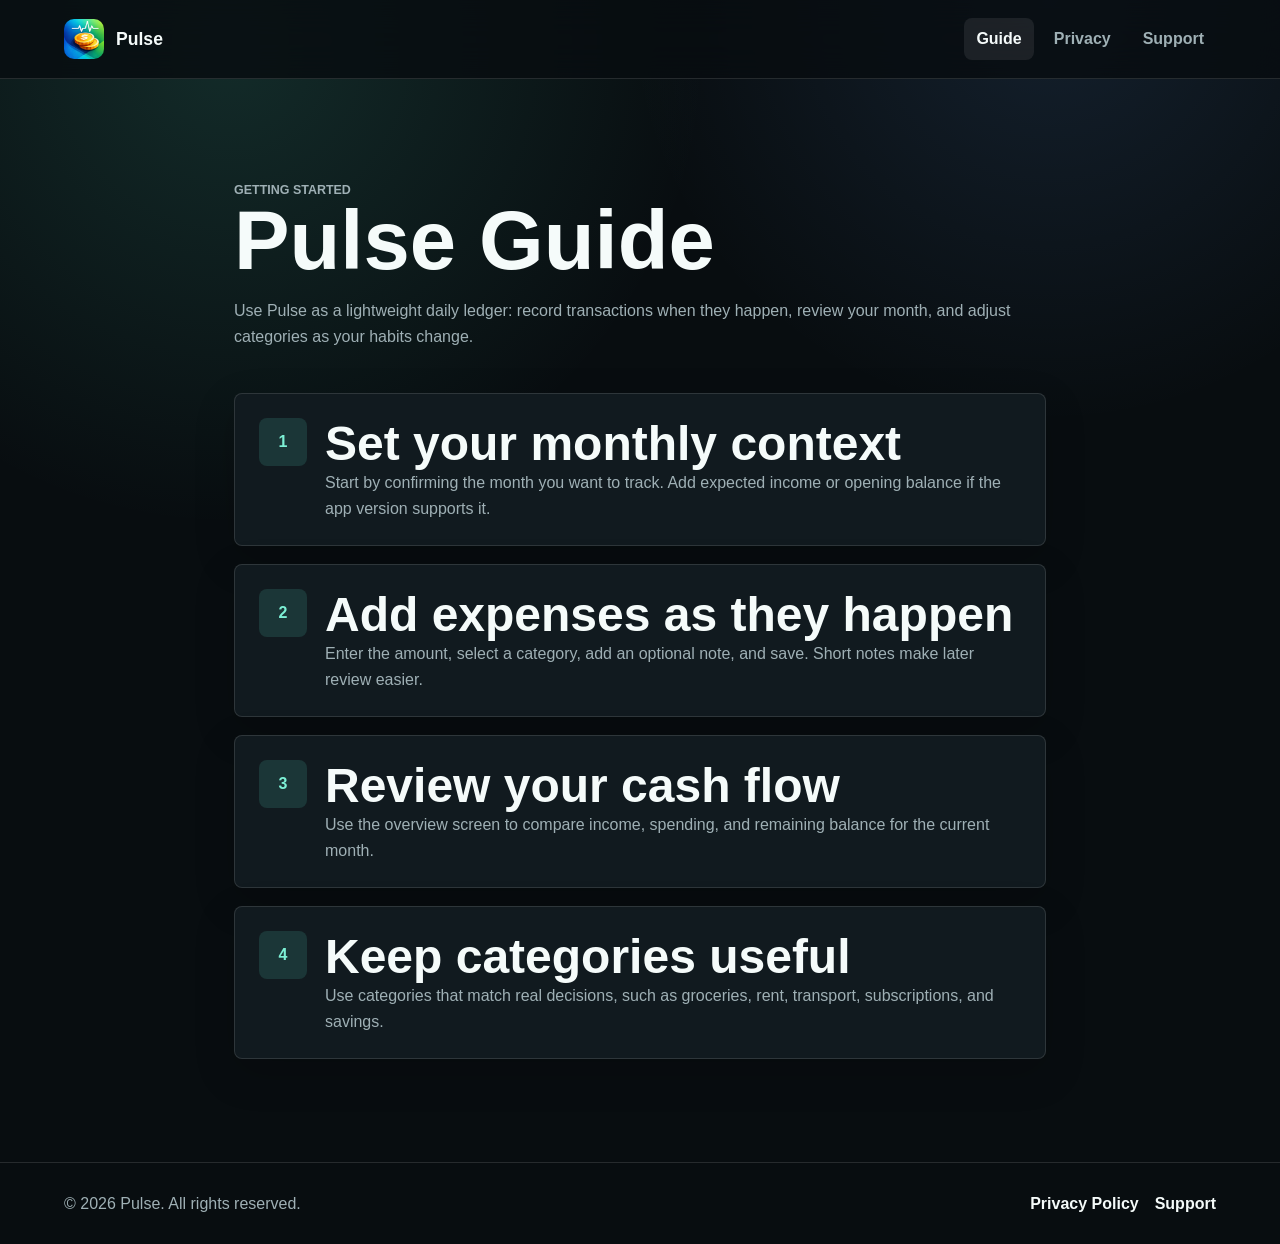
==== guide.html @ f2450c04 "Commit framework of Pulse App official website" ====
<!doctype html>
<html lang="en">
<head>
  <meta charset="utf-8">
  <meta name="viewport" content="width=device-width, initial-scale=1">
  <meta name="description" content="User guide for Pulse - Cash Flow Manager.">
  <title>Guide - Pulse</title>
  <link rel="stylesheet" href="css/style.css">
</head>
<body>
  <header class="site-header">
    <a class="brand" href="index.html" aria-label="Pulse home">
      <img src="images/appicon.png" alt="" width="40" height="40">
      <span>Pulse</span>
    </a>
    <nav class="site-nav" aria-label="Main navigation">
      <a href="guide.html" aria-current="page">Guide</a>
      <a href="privacy.html">Privacy</a>
      <a href="support.html">Support</a>
    </nav>
  </header>

  <main class="content-page">
    <section class="page-title">
      <p class="eyebrow">Getting started</p>
      <h1>Pulse Guide</h1>
      <p>Use Pulse as a lightweight daily ledger: record transactions when they happen, review your month, and adjust categories as your habits change.</p>
    </section>

    <section class="steps">
      <article>
        <span>1</span>
        <div>
          <h2>Set your monthly context</h2>
          <p>Start by confirming the month you want to track. Add expected income or opening balance if the app version supports it.</p>
        </div>
      </article>
      <article>
        <span>2</span>
        <div>
          <h2>Add expenses as they happen</h2>
          <p>Enter the amount, select a category, add an optional note, and save. Short notes make later review easier.</p>
        </div>
      </article>
      <article>
        <span>3</span>
        <div>
          <h2>Review your cash flow</h2>
          <p>Use the overview screen to compare income, spending, and remaining balance for the current month.</p>
        </div>
      </article>
      <article>
        <span>4</span>
        <div>
          <h2>Keep categories useful</h2>
          <p>Use categories that match real decisions, such as groceries, rent, transport, subscriptions, and savings.</p>
        </div>
      </article>
    </section>
  </main>

  <footer class="site-footer">
    <p>&copy; 2026 Pulse. All rights reserved.</p>
    <div>
      <a href="privacy.html">Privacy Policy</a>
      <a href="support.html">Support</a>
    </div>
  </footer>
</body>
</html>
---- css/style.css ----
:root {
  color-scheme: dark;
  --ink: #f5fbfa;
  --muted: #9fb0b5;
  --line: rgba(255, 255, 255, 0.12);
  --paper: #080d10;
  --white: #111a1f;
  --surface: #162229;
  --mint: #55e3c2;
  --mint-dark: #7df0d5;
  --coral: #ff7a59;
  --yellow: #f7c948;
  --blue: #69a9ff;
  --shadow: 0 24px 70px rgba(0, 0, 0, 0.42);
}

* {
  box-sizing: border-box;
}

body {
  margin: 0;
  background:
    radial-gradient(circle at 18% 4%, rgba(85, 227, 194, 0.14), transparent 30%),
    radial-gradient(circle at 82% 0%, rgba(105, 169, 255, 0.12), transparent 26%),
    var(--paper);
  color: var(--ink);
  font-family: -apple-system, BlinkMacSystemFont, "Segoe UI", Inter, Roboto, Helvetica, Arial, sans-serif;
  line-height: 1.6;
}

img {
  display: block;
  max-width: 100%;
}

a {
  color: inherit;
}

.site-header {
  position: sticky;
  top: 0;
  z-index: 10;
  display: flex;
  align-items: center;
  justify-content: space-between;
  gap: 24px;
  padding: 18px clamp(20px, 5vw, 72px);
  background: rgba(8, 13, 16, 0.82);
  border-bottom: 1px solid var(--line);
  backdrop-filter: blur(18px);
}

.brand {
  display: inline-flex;
  align-items: center;
  gap: 12px;
  min-width: 0;
  text-decoration: none;
  font-size: 1.1rem;
  font-weight: 800;
}

.brand img {
  border-radius: 10px;
}

.site-nav {
  display: flex;
  align-items: center;
  gap: 8px;
  flex-wrap: wrap;
  justify-content: flex-end;
}

.site-nav a {
  padding: 8px 12px;
  border-radius: 8px;
  color: var(--muted);
  font-weight: 700;
  text-decoration: none;
}

.site-nav a:hover,
.site-nav a[aria-current="page"] {
  background: rgba(255, 255, 255, 0.08);
  color: var(--ink);
}

.hero {
  display: grid;
  grid-template-columns: minmax(0, 0.9fr) minmax(300px, 1.1fr);
  align-items: center;
  gap: clamp(32px, 6vw, 88px);
  min-height: calc(100vh - 78px);
  padding: clamp(44px, 7vw, 96px) clamp(20px, 5vw, 72px) clamp(32px, 5vw, 64px);
}

.hero-copy {
  max-width: 680px;
}

.eyebrow {
  margin: 0 0 12px;
  color: var(--mint-dark);
  font-size: 0.78rem;
  font-weight: 850;
  letter-spacing: 0;
  text-transform: uppercase;
}

h1,
h2,
h3,
p {
  overflow-wrap: anywhere;
}

h1 {
  margin: 0;
  max-width: 760px;
  font-size: clamp(2.8rem, 8vw, 6.5rem);
  line-height: 0.95;
  letter-spacing: 0;
}

h2 {
  margin: 0;
  font-size: clamp(1.75rem, 4vw, 3rem);
  line-height: 1.08;
  letter-spacing: 0;
}

h3 {
  margin: 0 0 8px;
  font-size: 1rem;
  line-height: 1.25;
}

.lead {
  margin: 22px 0 0;
  max-width: 620px;
  color: var(--muted);
  font-size: clamp(1.05rem, 2vw, 1.32rem);
}

.actions {
  display: flex;
  gap: 12px;
  flex-wrap: wrap;
  margin-top: 32px;
}

.button {
  display: inline-flex;
  align-items: center;
  justify-content: center;
  min-height: 46px;
  padding: 12px 18px;
  border: 1px solid transparent;
  border-radius: 8px;
  font-weight: 800;
  text-decoration: none;
}

.button.primary {
  background: var(--mint);
  color: #06100f;
}

.button.secondary {
  background: rgba(255, 255, 255, 0.06);
  border-color: var(--line);
  color: var(--ink);
}

.hero-media {
  justify-self: stretch;
}

.hero-media img {
  width: 100%;
  border-radius: 8px;
  box-shadow: var(--shadow);
}

.section,
.content-page {
  padding: clamp(56px, 8vw, 104px) clamp(20px, 5vw, 72px);
}

.section-heading {
  max-width: 740px;
  margin-bottom: 28px;
}

.feature-grid {
  display: grid;
  grid-template-columns: repeat(3, minmax(0, 1fr));
  gap: 16px;
}

.feature,
.faq article {
  min-height: 174px;
  padding: 24px;
  background: var(--white);
  border: 1px solid var(--line);
  border-radius: 8px;
  box-shadow: 0 14px 40px rgba(0, 0, 0, 0.18);
}

.feature p,
.app-showcase p,
.page-title p,
.policy p,
.faq p,
.steps p {
  margin: 0;
  color: var(--muted);
}

.app-showcase {
  background: rgba(17, 26, 31, 0.82);
  overflow: hidden;
}

.showcase-copy {
  display: grid;
  gap: 12px;
  max-width: 780px;
  margin-bottom: 30px;
}

.screenshots {
  display: flex;
  gap: clamp(14px, 2vw, 22px);
  overflow-x: auto;
  padding: 8px 0 24px;
  scroll-snap-type: x mandatory;
  scrollbar-color: var(--mint) rgba(255, 255, 255, 0.12);
}

.screenshots img {
  width: clamp(220px, 23vw, 320px);
  aspect-ratio: 1206 / 2622;
  flex: 0 0 auto;
  object-fit: cover;
  border-radius: 28px;
  border: 1px solid var(--line);
  box-shadow: 0 22px 54px rgba(0, 0, 0, 0.36);
  scroll-snap-align: start;
}

.content-page {
  max-width: 940px;
  margin: 0 auto;
}

.page-title {
  margin-bottom: 44px;
}

.page-title h1 {
  margin-bottom: 18px;
  font-size: clamp(2.5rem, 7vw, 5.2rem);
}

.page-title .button {
  margin-top: 26px;
}

.policy,
.faq,
.steps {
  display: grid;
  gap: 18px;
}

.policy {
  background: var(--white);
  border: 1px solid var(--line);
  border-radius: 8px;
  padding: clamp(24px, 4vw, 40px);
  box-shadow: 0 14px 40px rgba(0, 0, 0, 0.18);
}

.policy h2 {
  margin-top: 16px;
  font-size: 1.25rem;
}

.policy h2:first-child {
  margin-top: 0;
}

.faq h2 {
  font-size: 1.6rem;
}

.steps article {
  display: grid;
  grid-template-columns: 48px minmax(0, 1fr);
  gap: 18px;
  padding: 24px;
  background: var(--white);
  border: 1px solid var(--line);
  border-radius: 8px;
  box-shadow: 0 14px 40px rgba(0, 0, 0, 0.18);
}

.steps span {
  display: inline-flex;
  align-items: center;
  justify-content: center;
  width: 48px;
  height: 48px;
  background: rgba(85, 227, 194, 0.14);
  border-radius: 8px;
  color: var(--mint-dark);
  font-weight: 900;
}

.site-footer {
  display: flex;
  justify-content: space-between;
  gap: 18px;
  flex-wrap: wrap;
  padding: 28px clamp(20px, 5vw, 72px);
  border-top: 1px solid var(--line);
  color: var(--muted);
}

.site-footer p {
  margin: 0;
}

.site-footer div {
  display: flex;
  gap: 16px;
  flex-wrap: wrap;
}

.site-footer a {
  color: var(--ink);
  font-weight: 700;
  text-decoration: none;
}

@media (max-width: 820px) {
  .site-header {
    align-items: flex-start;
    flex-direction: column;
  }

  .site-nav {
    justify-content: flex-start;
  }

  .hero {
    grid-template-columns: 1fr;
  }

  .hero {
    min-height: auto;
  }

  .feature-grid {
    grid-template-columns: 1fr;
  }
}

@media (max-width: 520px) {
  .site-header,
  .section,
  .content-page,
  .site-footer {
    padding-left: 16px;
    padding-right: 16px;
  }

  .screenshots img {
    width: min(74vw, 300px);
    border-radius: 24px;
  }

  .actions,
  .button {
    width: 100%;
  }

  .steps article {
    grid-template-columns: 1fr;
  }
}
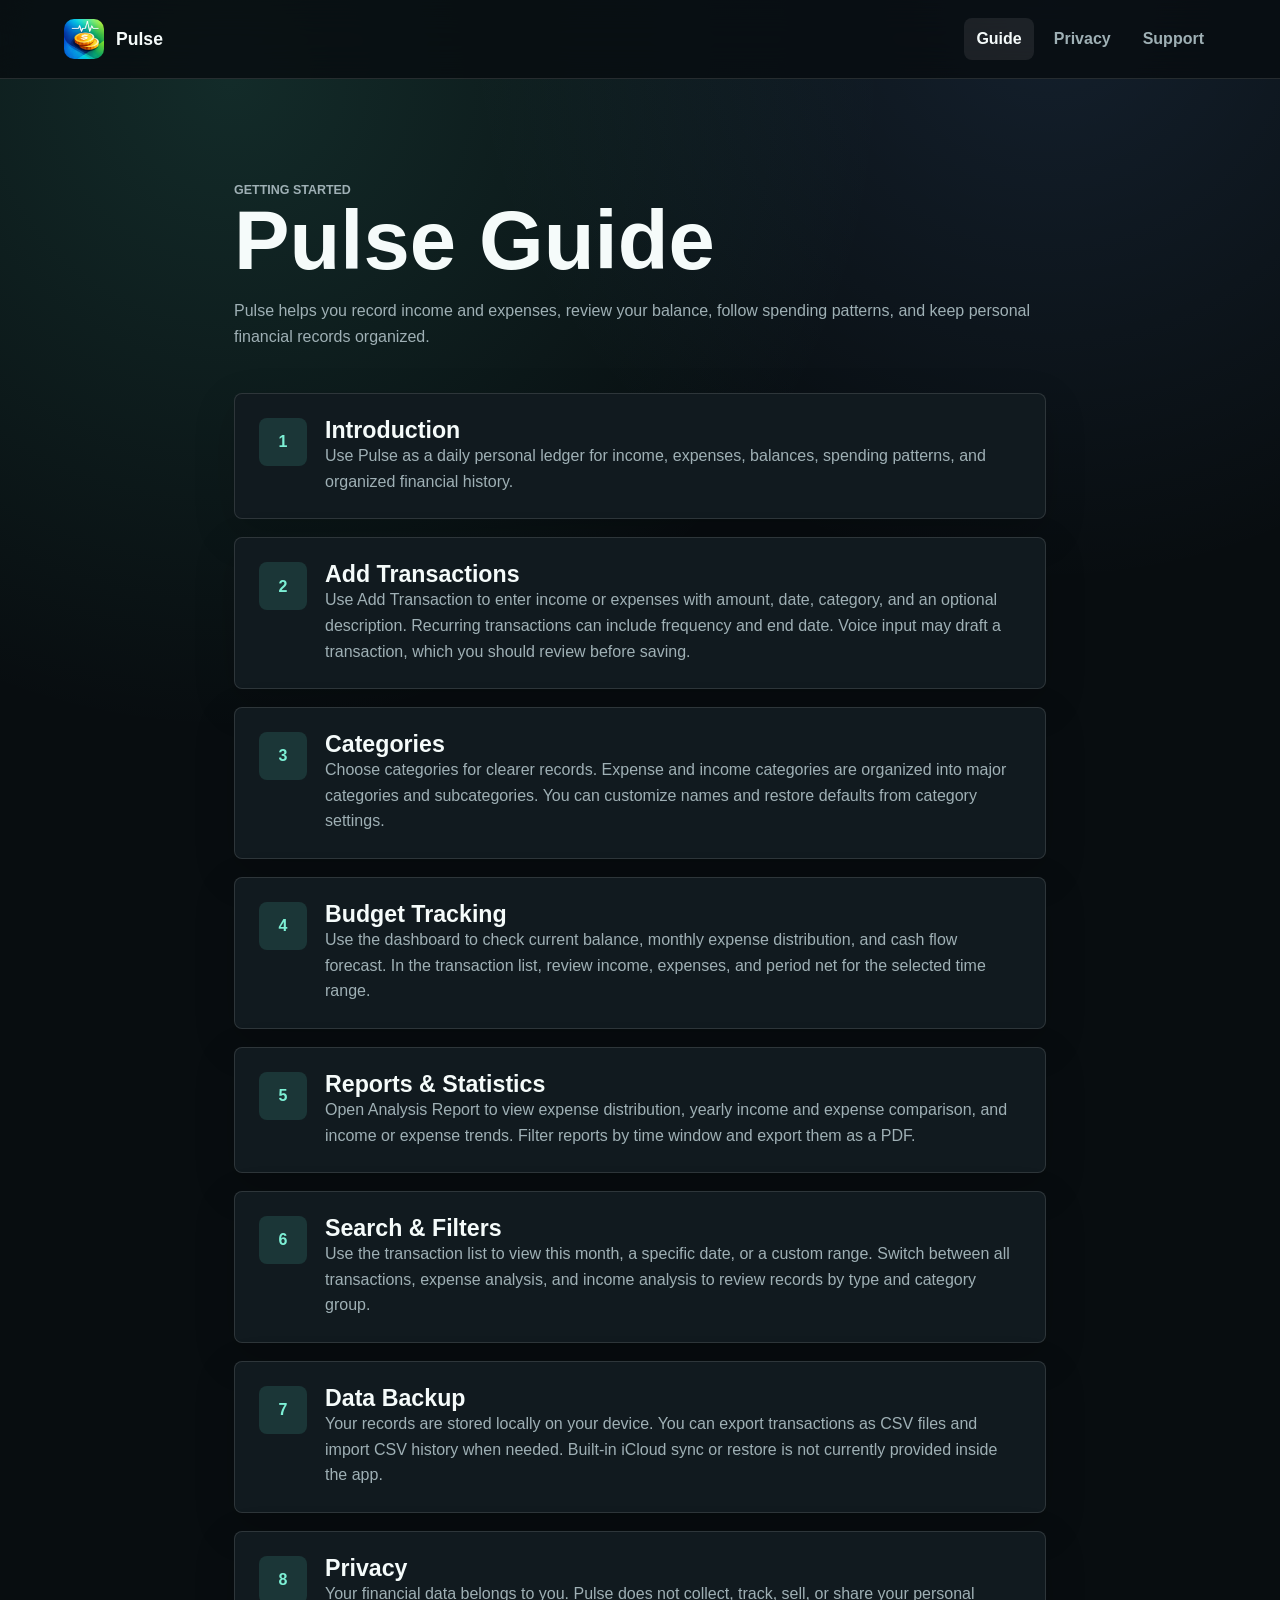
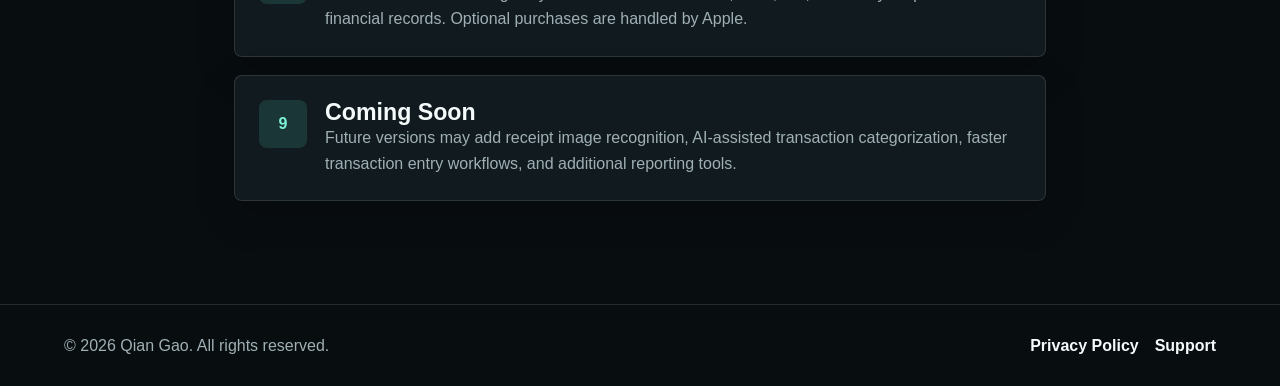
==== commit 6d3738cb: "Update user guide, privacy policy and support information" ====
--- a/guide.html
+++ b/guide.html
@@ -3,6 +3,7 @@
 <head>
   <meta charset="utf-8">
   <meta name="viewport" content="width=device-width, initial-scale=1">
+  <meta name="theme-color" content="#080d10">
   <meta name="description" content="User guide for Pulse - Cash Flow Manager.">
   <title>Guide - Pulse</title>
   <link rel="stylesheet" href="css/style.css">
@@ -24,43 +25,78 @@
     <section class="page-title">
       <p class="eyebrow">Getting started</p>
       <h1>Pulse Guide</h1>
-      <p>Use Pulse as a lightweight daily ledger: record transactions when they happen, review your month, and adjust categories as your habits change.</p>
+      <p>Pulse helps you record income and expenses, review your balance, follow spending patterns, and keep personal financial records organized.</p>
     </section>
 
     <section class="steps">
       <article>
         <span>1</span>
         <div>
-          <h2>Set your monthly context</h2>
-          <p>Start by confirming the month you want to track. Add expected income or opening balance if the app version supports it.</p>
+          <h2>Introduction</h2>
+          <p>Use Pulse as a daily personal ledger for income, expenses, balances, spending patterns, and organized financial history.</p>
         </div>
       </article>
       <article>
         <span>2</span>
         <div>
-          <h2>Add expenses as they happen</h2>
-          <p>Enter the amount, select a category, add an optional note, and save. Short notes make later review easier.</p>
+          <h2>Add Transactions</h2>
+          <p>Use Add Transaction to enter income or expenses with amount, date, category, and an optional description. Recurring transactions can include frequency and end date. Voice input may draft a transaction, which you should review before saving.</p>
         </div>
       </article>
       <article>
         <span>3</span>
         <div>
-          <h2>Review your cash flow</h2>
-          <p>Use the overview screen to compare income, spending, and remaining balance for the current month.</p>
+          <h2>Categories</h2>
+          <p>Choose categories for clearer records. Expense and income categories are organized into major categories and subcategories. You can customize names and restore defaults from category settings.</p>
         </div>
       </article>
       <article>
         <span>4</span>
         <div>
-          <h2>Keep categories useful</h2>
-          <p>Use categories that match real decisions, such as groceries, rent, transport, subscriptions, and savings.</p>
+          <h2>Budget Tracking</h2>
+          <p>Use the dashboard to check current balance, monthly expense distribution, and cash flow forecast. In the transaction list, review income, expenses, and period net for the selected time range.</p>
+        </div>
+      </article>
+      <article>
+        <span>5</span>
+        <div>
+          <h2>Reports &amp; Statistics</h2>
+          <p>Open Analysis Report to view expense distribution, yearly income and expense comparison, and income or expense trends. Filter reports by time window and export them as a PDF.</p>
+        </div>
+      </article>
+      <article>
+        <span>6</span>
+        <div>
+          <h2>Search &amp; Filters</h2>
+          <p>Use the transaction list to view this month, a specific date, or a custom range. Switch between all transactions, expense analysis, and income analysis to review records by type and category group.</p>
+        </div>
+      </article>
+      <article>
+        <span>7</span>
+        <div>
+          <h2>Data Backup</h2>
+          <p>Your records are stored locally on your device. You can export transactions as CSV files and import CSV history when needed. Built-in iCloud sync or restore is not currently provided inside the app.</p>
+        </div>
+      </article>
+      <article>
+        <span>8</span>
+        <div>
+          <h2>Privacy</h2>
+          <p>Your financial data belongs to you. Pulse does not collect, track, sell, or share your personal financial records. Optional purchases are handled by Apple.</p>
+        </div>
+      </article>
+      <article>
+        <span>9</span>
+        <div>
+          <h2>Coming Soon</h2>
+          <p>Future versions may add receipt image recognition, AI-assisted transaction categorization, faster transaction entry workflows, and additional reporting tools.</p>
         </div>
       </article>
     </section>
   </main>
 
   <footer class="site-footer">
-    <p>&copy; 2026 Pulse. All rights reserved.</p>
+    <p>&copy; 2026 Qian Gao. All rights reserved.</p>
     <div>
       <a href="privacy.html">Privacy Policy</a>
       <a href="support.html">Support</a>
--- a/css/style.css
+++ b/css/style.css
@@ -18,6 +18,10 @@
   box-sizing: border-box;
 }
 
+html {
+  overflow-x: hidden;
+}
+
 body {
   margin: 0;
   background:
@@ -27,6 +31,7 @@
   color: var(--ink);
   font-family: -apple-system, BlinkMacSystemFont, "Segoe UI", Inter, Roboto, Helvetica, Arial, sans-serif;
   line-height: 1.6;
+  overflow-x: hidden;
 }
 
 img {
@@ -60,6 +65,7 @@
   text-decoration: none;
   font-size: 1.1rem;
   font-weight: 800;
+  white-space: nowrap;
 }
 
 .brand img {
@@ -90,7 +96,7 @@
 
 .hero {
   display: grid;
-  grid-template-columns: minmax(0, 0.9fr) minmax(300px, 1.1fr);
+  grid-template-columns: minmax(0, 0.9fr) minmax(280px, 1.1fr);
   align-items: center;
   gap: clamp(32px, 6vw, 88px);
   min-height: calc(100vh - 78px);
@@ -237,9 +243,11 @@
   display: flex;
   gap: clamp(14px, 2vw, 22px);
   overflow-x: auto;
+  max-width: 100%;
   padding: 8px 0 24px;
   scroll-snap-type: x mandatory;
   scrollbar-color: var(--mint) rgba(255, 255, 255, 0.12);
+  -webkit-overflow-scrolling: touch;
 }
 
 .screenshots img {
@@ -284,15 +292,34 @@
   border-radius: 8px;
   padding: clamp(24px, 4vw, 40px);
   box-shadow: 0 14px 40px rgba(0, 0, 0, 0.18);
+  font-size: 0.98rem;
 }
 
 .policy h2 {
-  margin-top: 16px;
+  margin-top: 20px;
   font-size: 1.25rem;
 }
 
 .policy h2:first-child {
   margin-top: 0;
+}
+
+.policy ul {
+  display: grid;
+  gap: 6px;
+  margin: 0;
+  padding-left: 1.25rem;
+  color: var(--muted);
+}
+
+.policy a {
+  color: var(--mint-dark);
+  font-weight: 800;
+  text-decoration: none;
+}
+
+.policy a:hover {
+  text-decoration: underline;
 }
 
 .faq h2 {
@@ -308,6 +335,10 @@
   border: 1px solid var(--line);
   border-radius: 8px;
   box-shadow: 0 14px 40px rgba(0, 0, 0, 0.18);
+}
+
+.steps h2 {
+  font-size: clamp(1.12rem, 2vw, 1.45rem);
 }
 
 .steps span {
@@ -352,6 +383,7 @@
   .site-header {
     align-items: flex-start;
     flex-direction: column;
+    gap: 14px;
   }
 
   .site-nav {
@@ -368,6 +400,14 @@
 
   .feature-grid {
     grid-template-columns: 1fr;
+  }
+
+  h1 {
+    font-size: clamp(2.45rem, 11vw, 4.8rem);
+  }
+
+  .hero-media {
+    max-width: 680px;
   }
 }
 
@@ -394,3 +434,39 @@
     grid-template-columns: 1fr;
   }
 }
+
+@media (max-width: 390px) {
+  .site-header {
+    padding-top: 14px;
+    padding-bottom: 14px;
+  }
+
+  .site-nav {
+    gap: 4px;
+  }
+
+  .site-nav a {
+    padding: 7px 9px;
+    font-size: 0.92rem;
+  }
+
+  h1,
+  .page-title h1 {
+    font-size: clamp(2.05rem, 10vw, 2.45rem);
+    line-height: 1;
+  }
+
+  h2 {
+    font-size: clamp(1.55rem, 8vw, 2rem);
+  }
+
+  .lead {
+    font-size: 1rem;
+  }
+
+  .feature,
+  .faq article,
+  .steps article {
+    padding: 20px;
+  }
+}
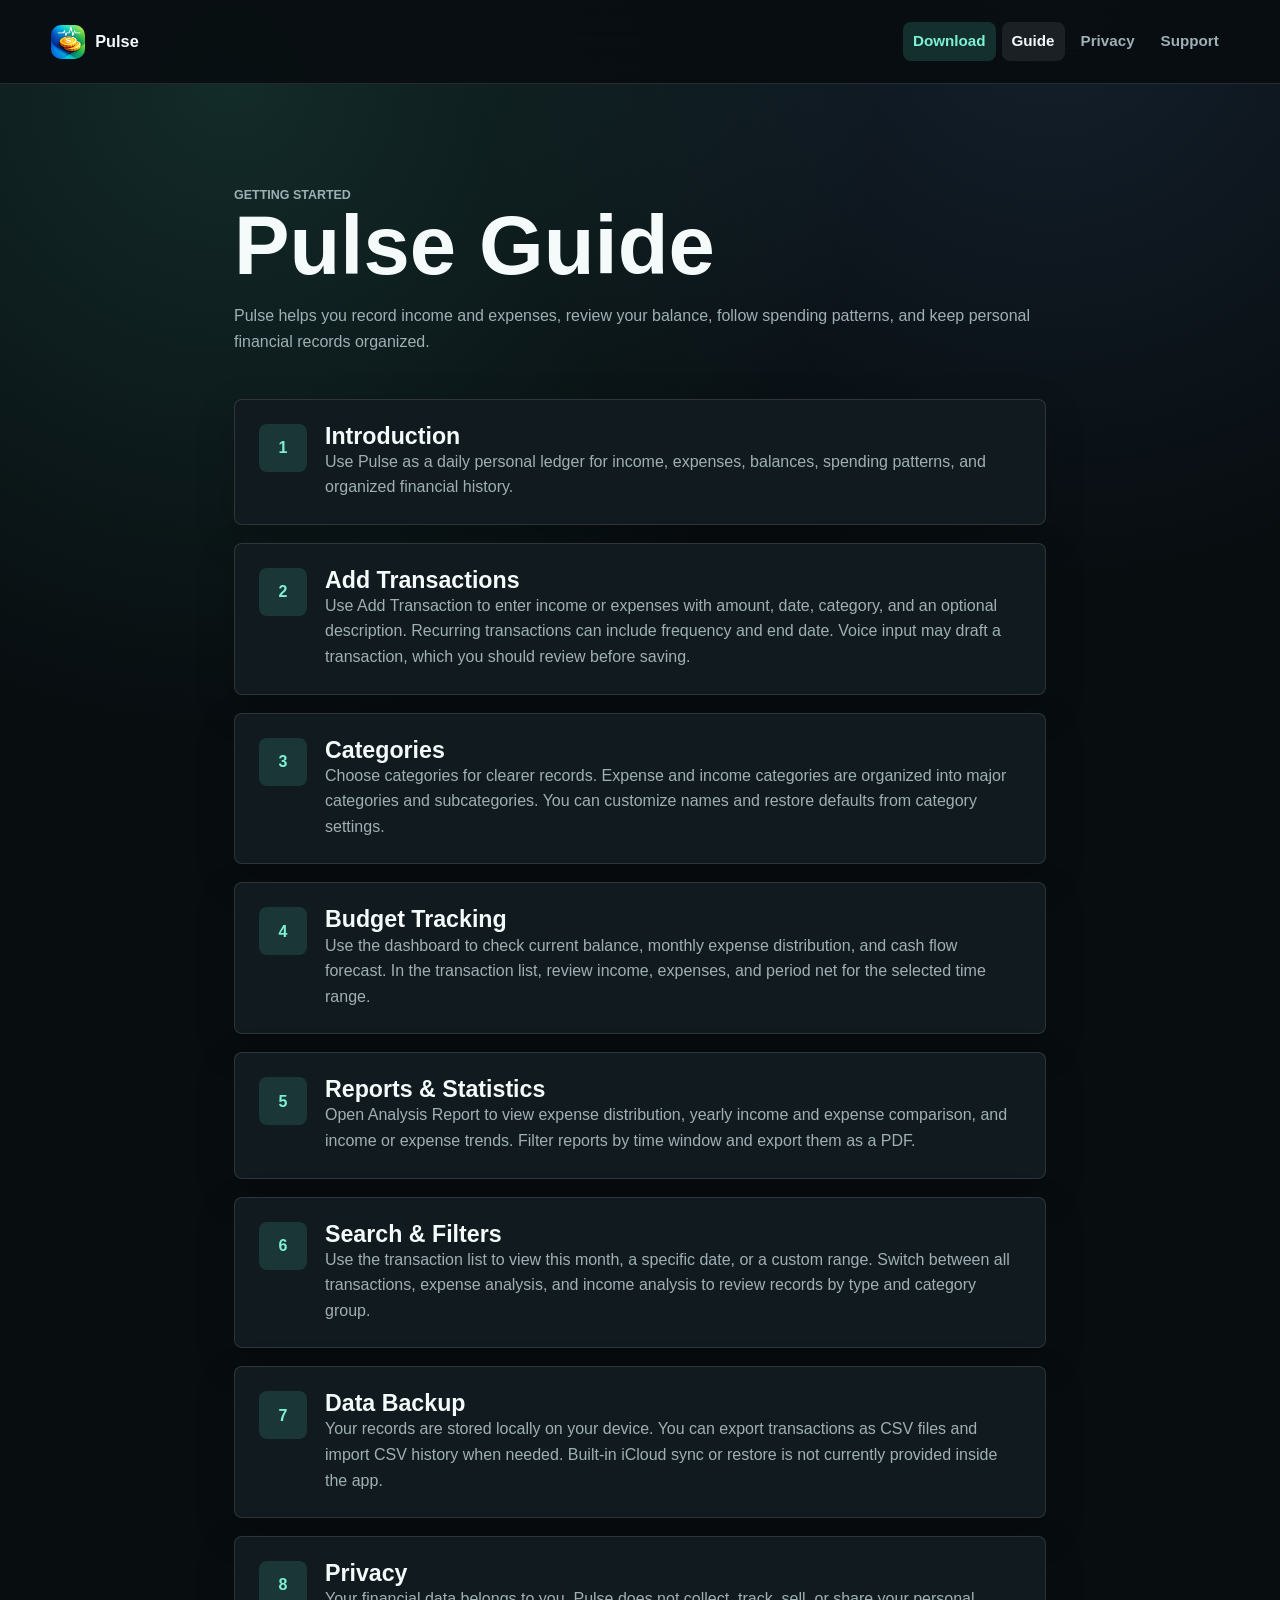
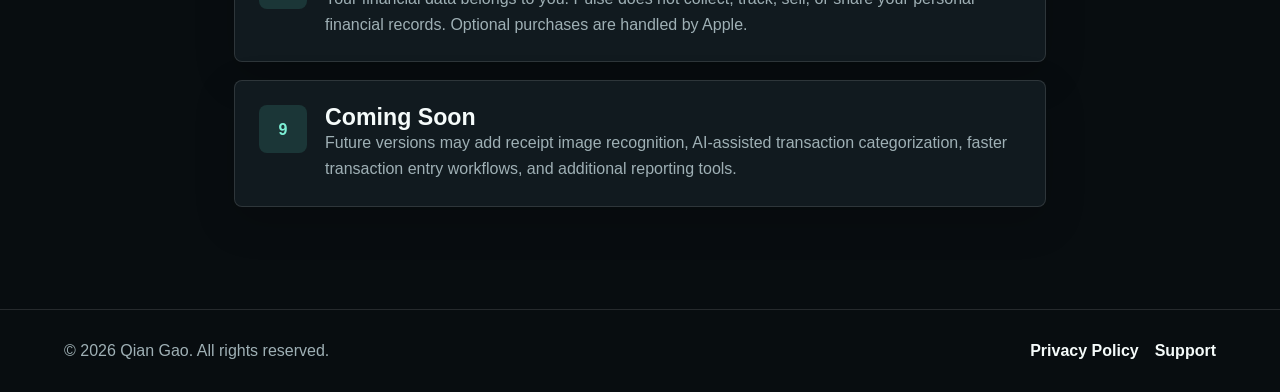
==== commit 26ff2aac: "Add download button and optimize top banner for navigation" ====
--- a/guide.html
+++ b/guide.html
@@ -15,6 +15,7 @@
       <span>Pulse</span>
     </a>
     <nav class="site-nav" aria-label="Main navigation">
+      <a class="nav-link primary-nav-link" href="https://apps.apple.com/us/app/pulse-cash-flow-manager/id6784790188" target="_blank" rel="noopener noreferrer">Download</a>
       <a href="guide.html" aria-current="page">Guide</a>
       <a href="privacy.html">Privacy</a>
       <a href="support.html">Support</a>
--- a/css/style.css
+++ b/css/style.css
@@ -1,5 +1,6 @@
 :root {
   color-scheme: dark;
+  --header-height: 84px;
   --ink: #f5fbfa;
   --muted: #9fb0b5;
   --line: rgba(255, 255, 255, 0.12);
@@ -24,6 +25,7 @@
 
 body {
   margin: 0;
+  padding-top: var(--header-height);
   background:
     radial-gradient(circle at 18% 4%, rgba(85, 227, 194, 0.14), transparent 30%),
     radial-gradient(circle at 82% 0%, rgba(105, 169, 255, 0.12), transparent 26%),
@@ -44,15 +46,16 @@
 }
 
 .site-header {
-  position: sticky;
-  top: 0;
+  position: fixed;
+  inset: 0 0 auto 0;
   z-index: 10;
   display: flex;
   align-items: center;
   justify-content: space-between;
-  gap: 24px;
-  padding: 18px clamp(20px, 5vw, 72px);
-  background: rgba(8, 13, 16, 0.82);
+  gap: 16px;
+  min-height: var(--header-height);
+  padding: 14px clamp(16px, 4vw, 72px);
+  background: rgba(8, 13, 16, 0.9);
   border-bottom: 1px solid var(--line);
   backdrop-filter: blur(18px);
 }
@@ -60,12 +63,18 @@
 .brand {
   display: inline-flex;
   align-items: center;
-  gap: 12px;
+  gap: 10px;
   min-width: 0;
+  flex-shrink: 0;
   text-decoration: none;
-  font-size: 1.1rem;
+  font-size: 1.02rem;
   font-weight: 800;
   white-space: nowrap;
+}
+
+.brand img {
+  width: 34px;
+  height: 34px;
 }
 
 .brand img {
@@ -75,23 +84,33 @@
 .site-nav {
   display: flex;
   align-items: center;
-  gap: 8px;
-  flex-wrap: wrap;
+  gap: 6px;
+  margin-left: auto;
+  flex-wrap: nowrap;
   justify-content: flex-end;
+  flex-shrink: 0;
 }
 
 .site-nav a {
-  padding: 8px 12px;
+  padding: 7px 10px;
   border-radius: 8px;
   color: var(--muted);
+  font-size: 0.95rem;
   font-weight: 700;
   text-decoration: none;
+  white-space: nowrap;
 }
 
 .site-nav a:hover,
-.site-nav a[aria-current="page"] {
+.site-nav a[aria-current="page"],
+.site-nav .primary-nav-link {
   background: rgba(255, 255, 255, 0.08);
   color: var(--ink);
+}
+
+.site-nav .primary-nav-link {
+  background: rgba(85, 227, 194, 0.16);
+  color: var(--mint-dark);
 }
 
 .hero {
@@ -99,7 +118,7 @@
   grid-template-columns: minmax(0, 0.9fr) minmax(280px, 1.1fr);
   align-items: center;
   gap: clamp(32px, 6vw, 88px);
-  min-height: calc(100vh - 78px);
+  min-height: calc(100vh - var(--header-height));
   padding: clamp(44px, 7vw, 96px) clamp(20px, 5vw, 72px) clamp(32px, 5vw, 64px);
 }
 
@@ -380,10 +399,22 @@
 }
 
 @media (max-width: 820px) {
+  :root {
+    --header-height: 72px;
+  }
+
   .site-header {
-    align-items: flex-start;
-    flex-direction: column;
-    gap: 14px;
+    align-items: center;
+    gap: 10px;
+  }
+
+  .site-nav {
+    gap: 4px;
+  }
+
+  .site-nav a {
+    padding: 6px 8px;
+    font-size: 0.9rem;
   }
 
   .site-nav {
